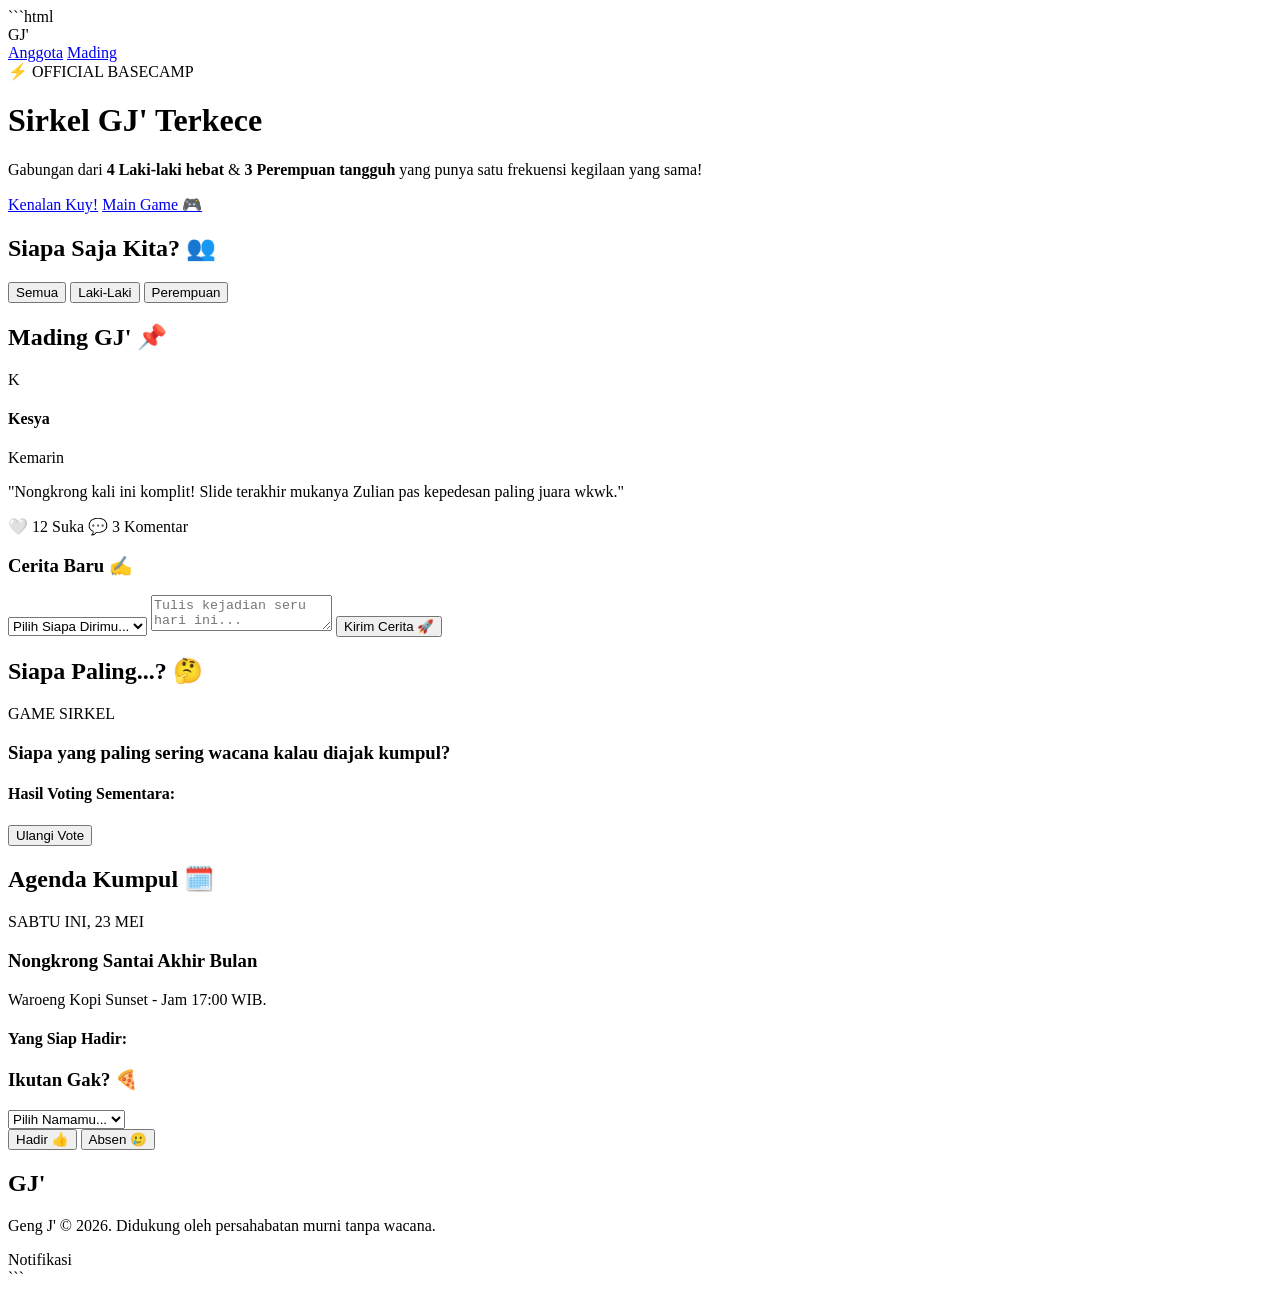
==== index.html @ 8e245f2b "Add files via upload" ====
```html
<!DOCTYPE html>
<html lang="id">
<head>
    <meta charset="UTF-8">
    <meta name="viewport" content="width=device-width, initial-scale=1.0">
    <title>GJ' - Sirkel Terkece</title>
    <!-- Menghubungkan file CSS terpisah -->
    <link rel="stylesheet" href="style.css">
</head>
<body>

    <!-- Latar Belakang Lingkaran (Glassmorphism Blobs) -->
    <div class="blob blob-purple"></div>
    <div class="blob blob-cyan"></div>

    <div class="container">
        <!-- Menu Navigasi -->
        <nav class="brutal">
            <span class="logo">GJ'</span>
            <div class="nav-links">
                <a href="#anggota" class="btn btn-sm">Anggota</a>
                <a href="#momen" class="btn btn-sm">Mading</a>
            </div>
        </nav>

        <!-- Hero Section -->
        <header class="hero">
            <span class="badge badge-pink">⚡ OFFICIAL BASECAMP</span>
            <h1 class="hero-title">Sirkel GJ' Terkece</h1>
            <p class="brutal hero-desc">
                Gabungan dari <b>4 Laki-laki hebat</b> &amp; <b>3 Perempuan tangguh</b> yang punya satu frekuensi kegilaan yang sama!
            </p>
            <div class="hero-actions">
                <a href="#anggota" class="btn btn-yellow">Kenalan Kuy!</a>
                <a href="#voting" class="btn">Main Game 🎮</a>
            </div>
        </header>

        <!-- Bagian Anggota Sirkel -->
        <section id="anggota">
            <h2 class="sec-title">Siapa Saja Kita? 👥</h2>
            <div class="filter-wrapper">
                <button onclick="renderMembers('semua')" id="btn-semua" class="btn filter-btn btn-active">Semua</button>
                <button onclick="renderMembers('L')" id="btn-L" class="btn filter-btn">Laki-Laki</button>
                <button onclick="renderMembers('P')" id="btn-P" class="btn filter-btn">Perempuan</button>
            </div>
            <div id="members-grid" class="grid"></div>
        </section>

        <!-- Bagian Mading Cerita -->
        <section id="momen">
            <h2 class="sec-title">Mading GJ' 📌</h2>
            <div class="grid">
                <!-- Postingan Statis Awal -->
                <div class="brutal post-card">
                    <div class="post-card-content">
                        <div class="post-author-header">
                            <div class="avatar avatar-pink">K</div>
                            <div>
                                <h4 class="author-name">Kesya</h4>
                                <span class="post-time">Kemarin</span>
                            </div>
                        </div>
                        <p class="post-text">"Nongkrong kali ini komplit! Slide terakhir mukanya Zulian pas kepedesan paling juara wkwk."</p>
                    </div>
                    <div class="post-footer">
                        <span onclick="like(this)" class="like-button">🤍 <span>12</span> Suka</span>
                        <span>💬 3 Komentar</span>
                    </div>
                </div>

                <!-- Formulir Membuat Cerita Baru -->
                <div class="brutal create-post-card">
                    <h3 class="form-title">Cerita Baru ✍️</h3>
                    <select id="p-author">
                        <option value="">Pilih Siapa Dirimu...</option>
                        <option value="Yehezkiel">Yehezkiel</option>
                        <option value="Jonathan">Jonathan</option>
                        <option value="Mathias">Mathias</option>
                        <option value="Zulian">Zulian</option>
                        <option value="Kesya">Kesya</option>
                        <option value="Fitri">Fitri</option>
                        <option value="Patrecia">Patrecia</option>
                    </select>
                    <textarea id="p-text" rows="2" placeholder="Tulis kejadian seru hari ini..."></textarea>
                    <button onclick="addPost()" class="btn btn-purple btn-full">Kirim Cerita 🚀</button>
                </div>
            </div>
            <div id="dynamic-posts" class="grid m-top-20"></div>
        </section>

        <!-- Bagian Game Voting -->
        <section id="voting">
            <h2 class="sec-title">Siapa Paling...? 🤔</h2>
            <div class="brutal game-card">
                <span class="badge badge-emerald">GAME SIRKEL</span>
                <h3 class="game-question">Siapa yang paling sering wacana kalau diajak kumpul?</h3>
                
                <div id="vote-options" class="game-grid"></div>

                <div id="vote-results" class="hidden results-box">
                    <h4 class="results-title">Hasil Voting Sementara:</h4>
                    <div id="results-bars"></div>
                    <button onclick="resetVote()" class="btn btn-sm m-top-10">Ulangi Vote</button>
                </div>
            </div>
        </section>

        <!-- Bagian Rencana Agenda Kumpul -->
        <section id="agenda">
            <h2 class="sec-title">Agenda Kumpul 🗓️</h2>
            <div class="brutal agenda-box">
                <div class="agenda-details">
                    <div>
                        <span class="badge badge-indigo">SABTU INI, 23 MEI</span>
                        <h3 class="agenda-topic">Nongkrong Santai Akhir Bulan</h3>
                        <p class="agenda-sub">Waroeng Kopi Sunset - Jam 17:00 WIB.</p>
                    </div>
                    <div class="rsvp-list-wrapper">
                        <h4 class="rsvp-title">Yang Siap Hadir:</h4>
                        <div id="rsvp-avatars" class="rsvp-avatars-flex"></div>
                        <p id="rsvp-summary" class="rsvp-text-summary"></p>
                    </div>
                </div>

                <div class="agenda-form-side">
                    <h3 class="agenda-form-title">Ikutan Gak? 🍕</h3>
                    <select id="rsvp-name">
                        <option value="">Pilih Namamu...</option>
                        <option value="Yehezkiel">Yehezkiel</option>
                        <option value="Jonathan">Jonathan</option>
                        <option value="Mathias">Mathias</option>
                        <option value="Zulian">Zulian</option>
                        <option value="Kesya">Kesya</option>
                        <option value="Fitri">Fitri</option>
                        <option value="Patrecia">Patrecia</option>
                    </select>
                    <div class="rsvp-buttons">
                        <button onclick="submitRsvp('Hadir')" class="btn btn-emerald">Hadir 👍</button>
                        <button onclick="submitRsvp('Absen')" class="btn btn-pink">Absen 🥲</button>
                    </div>
                </div>
            </div>
        </section>
    </div>

    <!-- Footer -->
    <footer>
        <div class="container">
            <h2 class="footer-logo">GJ'</h2>
            <p class="footer-text">Geng J' &copy; 2026. Didukung oleh persahabatan murni tanpa wacana.</p>
        </div>
    </footer>

    <!-- Toast Notification -->
    <div id="toast">Notifikasi</div>

    <!-- Menghubungkan file JavaScript terpisah -->
    <script src="app.js"></script>
</body>
</html>

```
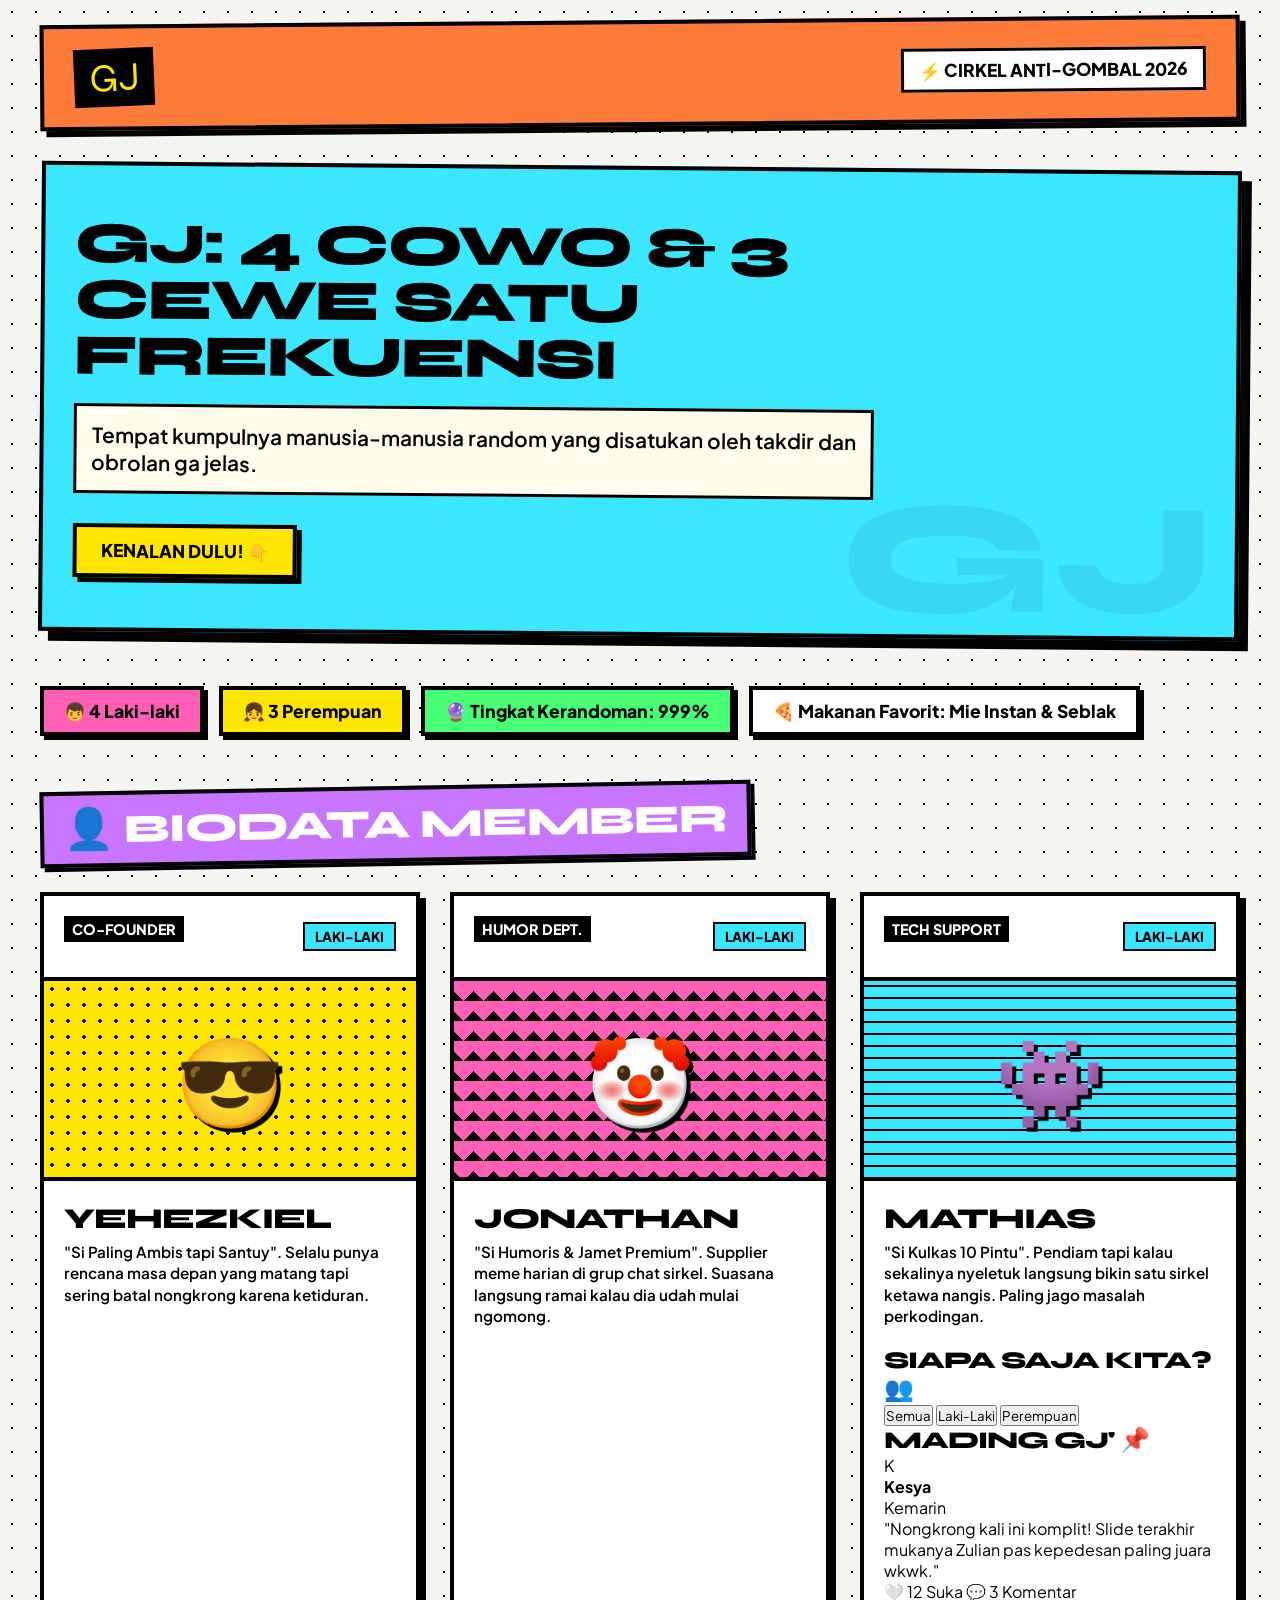
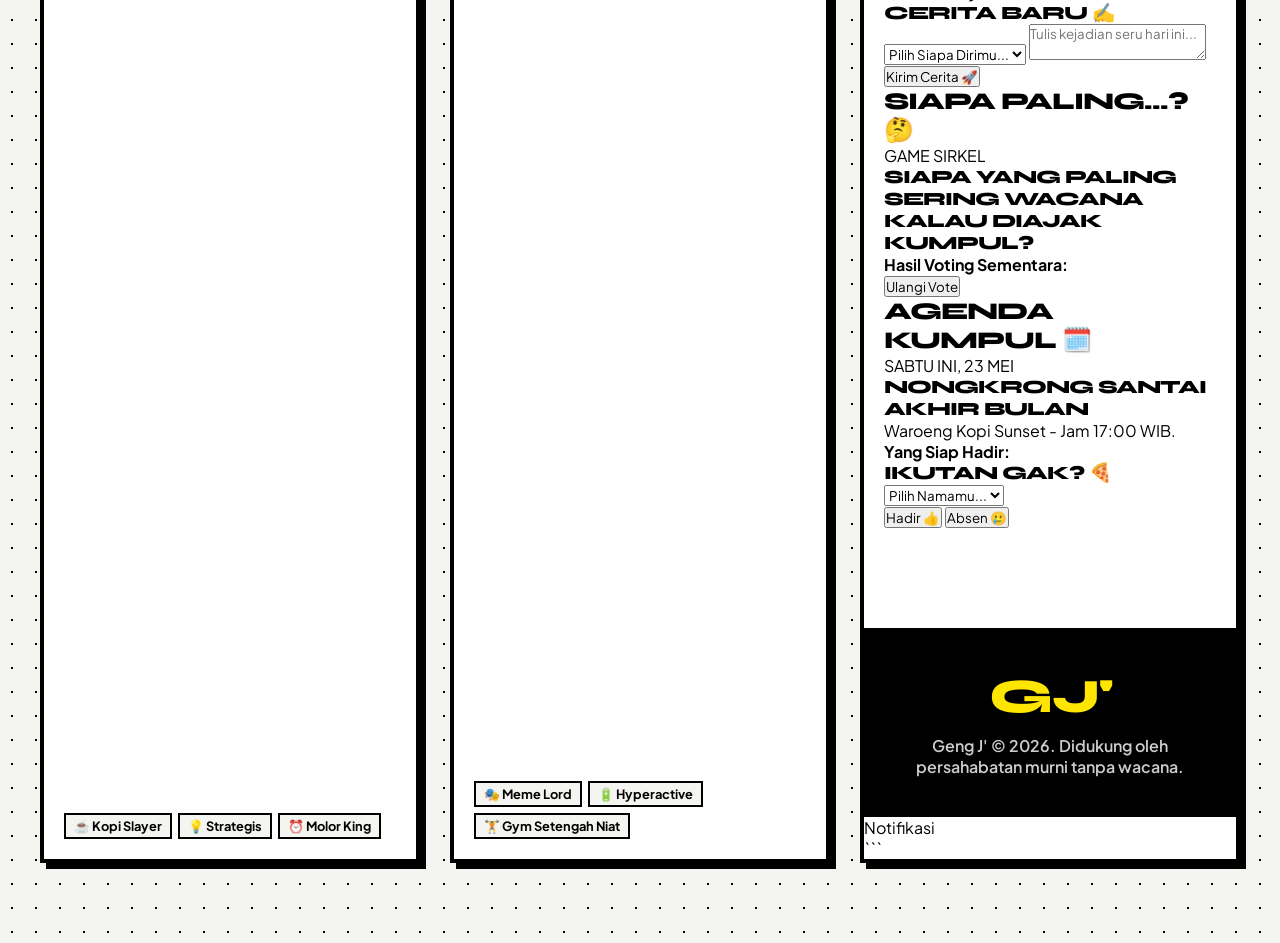
==== commit 7ecb966d: "Update title and styles in index.html" ====
--- a/index.html
+++ b/index.html
@@ -1,40 +1,646 @@
-```html
+
 <!DOCTYPE html>
 <html lang="id">
 <head>
     <meta charset="UTF-8">
     <meta name="viewport" content="width=device-width, initial-scale=1.0">
-    <title>GJ' - Sirkel Terkece</title>
-    <!-- Menghubungkan file CSS terpisah -->
-    <link rel="stylesheet" href="style.css">
+    <title>GJ - Sirkel Pertemanan Terkece</title>
+    <!-- Google Fonts untuk font tebal Neobrutalisme -->
+    <link rel="preconnect" href="https://fonts.googleapis.com">
+    <link rel="preconnect" href="https://fonts.gstatic.com" crossorigin>
+    <link href="https://fonts.googleapis.com/css2?family=Plus+Jakarta+Sans:wght@400;600;800&family=Syne:wght@700;800&display=swap" rel="stylesheet">
+    <style>
+        /* Desain Dasar & Variabel Neobrutalisme */
+        :root {
+            --bg-color: #F4F4F0;
+            --black: #000000;
+            --yellow: #FFE600;
+            --pink: #FF60B5;
+            --blue: #3BE6FF;
+            --green: #46FF75;
+            --orange: #FF7B39;
+            --purple: #C876FF;
+            --cream: #FFFCEB;
+        }
+
+        * {
+            box-sizing: border-box;
+            margin: 0;
+            padding: 0;
+            font-family: 'Plus Jakarta Sans', sans-serif;
+        }
+
+        body {
+            background-color: var(--bg-color);
+            background-image: radial-gradient(var(--black) 1px, transparent 1px);
+            background-size: 24px 24px;
+            color: var(--black);
+            padding: 20px;
+            overflow-x: hidden;
+        }
+
+        h1, h2, h3 {
+            font-family: 'Syne', sans-serif;
+            font-weight: 800;
+            text-transform: uppercase;
+            letter-spacing: -1px;
+        }
+
+        /* Kelas Neobrutalisme Utama */
+        .neo-border {
+            border: 4px solid var(--black);
+        }
+
+        .neo-shadow {
+            box-shadow: 6px 6px 0px var(--black);
+        }
+
+        .neo-shadow-sm {
+            box-shadow: 4px 4px 0px var(--black);
+        }
+
+        .neo-shadow-lg {
+            box-shadow: 10px 10px 0px var(--black);
+        }
+
+        .neo-btn {
+            background-color: var(--yellow);
+            color: var(--black);
+            border: 4px solid var(--black);
+            padding: 12px 24px;
+            font-weight: 800;
+            font-size: 1.1rem;
+            text-transform: uppercase;
+            cursor: pointer;
+            box-shadow: 5px 5px 0px var(--black);
+            transition: all 0.1s ease;
+            display: inline-flex;
+            align-items: center;
+            gap: 8px;
+        }
+
+        .neo-btn:hover {
+            transform: translate(-2px, -2px);
+            box-shadow: 7px 7px 0px var(--black);
+        }
+
+        .neo-btn:active {
+            transform: translate(5px, 5px);
+            box-shadow: 0px 0px 0px var(--black);
+        }
+
+        /* Header / Navbar */
+        header {
+            max-width: 1200px;
+            margin: 0 auto 40px auto;
+            background-color: var(--orange);
+            display: flex;
+            justify-content: space-between;
+            align-items: center;
+            padding: 20px 30px;
+            transform: rotate(-0.5deg);
+        }
+
+        .logo {
+            font-size: 2.5rem;
+            background-color: var(--black);
+            color: var(--yellow);
+            padding: 5px 15px;
+            font-family: 'Syne', sans-serif;
+            transform: rotate(-2deg);
+            display: inline-block;
+        }
+
+        .slogan {
+            font-weight: 800;
+            font-size: 1.1rem;
+            background-color: #fff;
+            padding: 8px 15px;
+            border: 3px solid var(--black);
+        }
+
+        /* Container Utama */
+        .main-container {
+            max-width: 1200px;
+            margin: 0 auto;
+        }
+
+        /* Section Banner Hero */
+        .hero {
+            background-color: var(--blue);
+            padding: 50px 30px;
+            margin-bottom: 50px;
+            position: relative;
+            transform: rotate(0.5deg);
+        }
+
+        .hero::before {
+            content: "GJ";
+            position: absolute;
+            right: 20px;
+            bottom: -20px;
+            font-size: 10rem;
+            font-family: 'Syne', sans-serif;
+            font-weight: 800;
+            color: rgba(0,0,0,0.06);
+            z-index: 0;
+            pointer-events: none;
+        }
+
+        .hero-content {
+            position: relative;
+            z-index: 1;
+            max-width: 800px;
+        }
+
+        .hero h1 {
+            font-size: 3.5rem;
+            line-height: 1;
+            margin-bottom: 20px;
+            -webkit-text-stroke: 1px var(--black);
+        }
+
+        .hero p {
+            font-size: 1.3rem;
+            font-weight: 600;
+            margin-bottom: 30px;
+            background-color: var(--cream);
+            padding: 15px;
+            border: 3px solid var(--black);
+            display: inline-block;
+        }
+
+        /* Stat/Badge Sirkel */
+        .stats-bar {
+            display: flex;
+            flex-wrap: wrap;
+            gap: 15px;
+            margin-bottom: 50px;
+        }
+
+        .stat-badge {
+            background-color: #fff;
+            padding: 10px 20px;
+            font-weight: 800;
+            font-size: 1.1rem;
+            display: flex;
+            align-items: center;
+            gap: 10px;
+        }
+
+        .stat-badge:nth-child(1) { background-color: var(--pink); }
+        .stat-badge:nth-child(2) { background-color: var(--yellow); }
+        .stat-badge:nth-child(3) { background-color: var(--green); }
+
+        /* Grid Anggota */
+        .section-title {
+            margin-bottom: 30px;
+            font-size: 2.5rem;
+            display: inline-block;
+            background-color: var(--purple);
+            color: #fff;
+            padding: 10px 20px;
+            transform: rotate(-1deg);
+        }
+
+        .members-grid {
+            display: grid;
+            grid-template-columns: repeat(auto-fit, minmax(280px, 1fr));
+            gap: 30px;
+            margin-bottom: 60px;
+        }
+
+        .member-card {
+            background-color: #fff;
+            overflow: hidden;
+            display: flex;
+            flex-direction: column;
+            transition: transform 0.2s ease;
+        }
+
+        .member-card:hover {
+            transform: translateY(-5px);
+        }
+
+        .card-header {
+            padding: 20px;
+            border-bottom: 4px solid var(--black);
+            display: flex;
+            align-items: center;
+            justify-content: space-between;
+        }
+
+        .card-header .gender-tag {
+            font-size: 0.85rem;
+            font-weight: 800;
+            padding: 4px 10px;
+            border: 2px solid var(--black);
+            text-transform: uppercase;
+        }
+
+        .boy-tag { background-color: var(--blue); }
+        .girl-tag { background-color: var(--pink); }
+
+        .avatar-container {
+            height: 200px;
+            display: flex;
+            align-items: center;
+            justify-content: center;
+            border-bottom: 4px solid var(--black);
+            position: relative;
+            overflow: hidden;
+        }
+
+        .avatar-bg {
+            position: absolute;
+            width: 100%;
+            height: 100%;
+            z-index: 1;
+        }
+
+        /* Custom Pattern backgrounds for neobrutalism */
+        .bg-pattern-1 { background-color: #FFE600; background-image: radial-gradient(#000 15%, transparent 16%); background-size: 16px 16px; }
+        .bg-pattern-2 { background-color: #FF60B5; background-image: linear-gradient(45deg, #000 25%, transparent 25%), linear-gradient(-45deg, #000 25%, transparent 25%); background-size: 20px 20px; }
+        .bg-pattern-3 { background-color: #3BE6FF; background-image: repeating-linear-gradient(0deg, transparent, transparent 10px, #000 10px, #000 12px); }
+        .bg-pattern-4 { background-color: #FF7B39; background-image: radial-gradient(#fff 20%, transparent 20%); background-size: 12px 12px; }
+        .bg-pattern-5 { background-color: #C876FF; background-image: repeating-linear-gradient(45deg, transparent, transparent 10px, #000 10px, #000 12px); }
+        .bg-pattern-6 { background-color: #46FF75; background-image: radial-gradient(#000 10%, transparent 11%); background-size: 10px 10px; }
+        .bg-pattern-7 { background-color: #FFAA00; background-image: linear-gradient(90deg, #000 4px, transparent 4px); background-size: 20px 20px; }
+
+        .avatar-emoji {
+            font-size: 5.5rem;
+            z-index: 2;
+            filter: drop-shadow(4px 4px 0px #000);
+            transition: transform 0.3s ease;
+        }
+
+        .member-card:hover .avatar-emoji {
+            transform: scale(1.15) rotate(5deg);
+        }
+
+        .card-body {
+            padding: 20px;
+            flex-grow: 1;
+            display: flex;
+            flex-direction: column;
+            justify-content: space-between;
+        }
+
+        .member-name {
+            font-size: 1.8rem;
+            margin-bottom: 5px;
+            text-transform: uppercase;
+        }
+
+        .member-role {
+            font-size: 0.9rem;
+            font-weight: 800;
+            background-color: var(--black);
+            color: #fff;
+            padding: 4px 8px;
+            display: inline-block;
+            margin-bottom: 15px;
+        }
+
+        .member-desc {
+            font-size: 0.95rem;
+            font-weight: 600;
+            line-height: 1.4;
+            margin-bottom: 20px;
+        }
+
+        .traits-list {
+            display: flex;
+            flex-wrap: wrap;
+            gap: 6px;
+        }
+
+        .trait {
+            font-size: 0.8rem;
+            font-weight: 700;
+            background-color: var(--bg-color);
+            border: 2px solid var(--black);
+            padding: 3px 8px;
+        }
+
+        /* Section Interaktif: Generator Kegiatan */
+        .interactive-zone {
+            display: grid;
+            grid-template-columns: 1fr 1fr;
+            gap: 40px;
+            margin-bottom: 60px;
+        }
+
+        @media (max-width: 900px) {
+            .interactive-zone {
+                grid-template-columns: 1fr;
+            }
+        }
+
+        .widget-box {
+            background-color: #fff;
+            padding: 30px;
+        }
+
+        .widget-box h3 {
+            font-size: 1.8rem;
+            margin-bottom: 15px;
+            background-color: var(--yellow);
+            display: inline-block;
+            padding: 5px 10px;
+            border: 3px solid var(--black);
+            transform: rotate(-0.5deg);
+        }
+
+        .widget-box p {
+            font-weight: 600;
+            margin-bottom: 20px;
+        }
+
+        /* Rencana Spinner */
+        .spinner-display {
+            background-color: var(--cream);
+            padding: 20px;
+            min-height: 100px;
+            display: flex;
+            align-items: center;
+            justify-content: center;
+            text-align: center;
+            font-size: 1.3rem;
+            font-weight: 800;
+            margin-bottom: 20px;
+            border: 3px dashed var(--black);
+        }
+
+        /* Vibe Matcher Game */
+        .quiz-form {
+            display: flex;
+            flex-direction: column;
+            gap: 15px;
+        }
+
+        .form-group {
+            display: flex;
+            flex-direction: column;
+            gap: 5px;
+        }
+
+        .form-group label {
+            font-weight: 800;
+            text-transform: uppercase;
+            font-size: 0.9rem;
+        }
+
+        .form-group input, .form-group select {
+            padding: 10px;
+            border: 3px solid var(--black);
+            font-weight: 700;
+            font-size: 1rem;
+            background-color: var(--bg-color);
+            outline: none;
+        }
+
+        .form-group input:focus, .form-group select:focus {
+            background-color: #fff;
+            box-shadow: 3px 3px 0px var(--black);
+        }
+
+        .quiz-result {
+            margin-top: 15px;
+            padding: 15px;
+            background-color: var(--green);
+            display: none;
+            font-weight: 800;
+            border: 3px solid var(--black);
+        }
+
+        /* Wall of Memories / Mading */
+        .mading-section {
+            background-color: var(--cream);
+            padding: 40px 30px;
+            margin-bottom: 60px;
+        }
+
+        .mading-form {
+            display: flex;
+            flex-wrap: wrap;
+            gap: 15px;
+            margin-bottom: 30px;
+            align-items: flex-end;
+        }
+
+        .mading-input {
+            flex-grow: 1;
+            min-width: 250px;
+        }
+
+        .mading-color-picker {
+            display: flex;
+            gap: 8px;
+            align-items: center;
+        }
+
+        .color-dot {
+            width: 30px;
+            height: 30px;
+            border: 3px solid var(--black);
+            cursor: pointer;
+            transition: transform 0.1s;
+        }
+
+        .color-dot.active {
+            transform: scale(1.2);
+            box-shadow: 2px 2px 0px var(--black);
+        }
+
+        .mading-grid {
+            display: grid;
+            grid-template-columns: repeat(auto-fill, minmax(220px, 1fr));
+            gap: 20px;
+        }
+
+        .note {
+            padding: 20px;
+            min-height: 180px;
+            display: flex;
+            flex-direction: column;
+            justify-content: space-between;
+            transform: rotate(-1deg);
+            position: relative;
+        }
+
+        .note:nth-child(even) {
+            transform: rotate(1.5deg);
+        }
+
+        .note:nth-child(3n) {
+            transform: rotate(-2deg);
+        }
+
+        .note-text {
+            font-family: 'Plus Jakarta Sans', sans-serif;
+            font-weight: 700;
+            font-size: 1.05rem;
+            line-height: 1.4;
+            word-wrap: break-word;
+        }
+
+        .note-footer {
+            display: flex;
+            justify-content: space-between;
+            align-items: center;
+            margin-top: 15px;
+            border-top: 2px solid rgba(0,0,0,0.15);
+            padding-top: 8px;
+            font-size: 0.8rem;
+            font-weight: 800;
+        }
+
+        .delete-btn {
+            background: none;
+            border: none;
+            cursor: pointer;
+            font-size: 1.1rem;
+            font-weight: bold;
+        }
+
+        /* Footer */
+        footer {
+            background-color: var(--black);
+            color: #fff;
+            padding: 40px 20px;
+            text-align: center;
+            margin-top: 80px;
+        }
+
+        .footer-logo {
+            font-size: 3rem;
+            font-family: 'Syne', sans-serif;
+            color: var(--yellow);
+            display: inline-block;
+            margin-bottom: 10px;
+        }
+
+        .footer-text {
+            font-weight: 600;
+            color: #ccc;
+        }
+
+        /* Toast Notification */
+        .toast {
+            position: fixed;
+            bottom: 20px;
+            right: 20px;
+            background-color: var(--green);
+            color: var(--black);
+            padding: 15px 25px;
+            font-weight: 800;
+            border: 4px solid var(--black);
+            box-shadow: 4px 4px 0px var(--black);
+            z-index: 999;
+            display: none;
+        }
+    </style>
 </head>
 <body>
 
-    <!-- Latar Belakang Lingkaran (Glassmorphism Blobs) -->
-    <div class="blob blob-purple"></div>
-    <div class="blob blob-cyan"></div>
-
-    <div class="container">
-        <!-- Menu Navigasi -->
-        <nav class="brutal">
-            <span class="logo">GJ'</span>
-            <div class="nav-links">
-                <a href="#anggota" class="btn btn-sm">Anggota</a>
-                <a href="#momen" class="btn btn-sm">Mading</a>
+    <!-- Header / Navbar -->
+    <header class="neo-border neo-shadow">
+        <div class="logo">GJ</div>
+        <div class="slogan neo-border">⚡ CIRKEL ANTI-GOMBAL 2026</div>
+    </header>
+
+    <!-- Container Utama -->
+    <div class="main-container">
+
+        <!-- Banner Hero -->
+        <section class="hero neo-border neo-shadow-lg">
+            <div class="hero-content">
+                <h1>GJ: 4 COWO & 3 CEWE SATU FREKUENSI</h1>
+                <p>Tempat kumpulnya manusia-manusia random yang disatukan oleh takdir dan obrolan ga jelas.</p>
+                <div>
+                    <button class="neo-btn" onclick="scrollToElement('members')">Kenalan Dulu! 👇</button>
+                </div>
             </div>
-        </nav>
-
-        <!-- Hero Section -->
-        <header class="hero">
-            <span class="badge badge-pink">⚡ OFFICIAL BASECAMP</span>
-            <h1 class="hero-title">Sirkel GJ' Terkece</h1>
-            <p class="brutal hero-desc">
-                Gabungan dari <b>4 Laki-laki hebat</b> &amp; <b>3 Perempuan tangguh</b> yang punya satu frekuensi kegilaan yang sama!
-            </p>
-            <div class="hero-actions">
-                <a href="#anggota" class="btn btn-yellow">Kenalan Kuy!</a>
-                <a href="#voting" class="btn">Main Game 🎮</a>
-            </div>
+        </section>
+
+        <!-- Stats sirkel -->
+        <div class="stats-bar">
+            <div class="stat-badge neo-border neo-shadow-sm">👦 4 Laki-laki</div>
+            <div class="stat-badge neo-border neo-shadow-sm">👧 3 Perempuan</div>
+            <div class="stat-badge neo-border neo-shadow-sm">🔮 Tingkat Kerandoman: 999%</div>
+            <div class="stat-badge neo-border neo-shadow-sm">🍕 Makanan Favorit: Mie Instan & Seblak</div>
+        </div>
+
+        <!-- Section Grid Anggota -->
+        <section id="members" style="scroll-margin-top: 40px;">
+            <h2 class="section-title neo-border neo-shadow-sm">👤 BIODATA MEMBER</h2>
+            
+            <div class="members-grid">
+                
+                <!-- 1. Yehezkiel -->
+                <div class="member-card neo-border neo-shadow">
+                    <div class="card-header">
+                        <span class="member-role">CO-FOUNDER</span>
+                        <span class="gender-tag boy-tag">LAKI-LAKI</span>
+                    </div>
+                    <div class="avatar-container">
+                        <div class="avatar-bg bg-pattern-1"></div>
+                        <span class="avatar-emoji">😎</span>
+                    </div>
+                    <div class="card-body">
+                        <div>
+                            <h3 class="member-name">YEHEZKIEL</h3>
+                            <p class="member-desc">"Si Paling Ambis tapi Santuy". Selalu punya rencana masa depan yang matang tapi sering batal nongkrong karena ketiduran.</p>
+                        </div>
+                        <div class="traits-list">
+                            <span class="trait">☕ Kopi Slayer</span>
+                            <span class="trait">💡 Strategis</span>
+                            <span class="trait">⏰ Molor King</span>
+                        </div>
+                    </div>
+                </div>
+
+                <!-- 2. Jonathan -->
+                <div class="member-card neo-border neo-shadow">
+                    <div class="card-header">
+                        <span class="member-role">HUMOR DEPT.</span>
+                        <span class="gender-tag boy-tag">LAKI-LAKI</span>
+                    </div>
+                    <div class="avatar-container">
+                        <div class="avatar-bg bg-pattern-2"></div>
+                        <span class="avatar-emoji">🤡</span>
+                    </div>
+                    <div class="card-body">
+                        <div>
+                            <h3 class="member-name">JONATHAN</h3>
+                            <p class="member-desc">"Si Humoris & Jamet Premium". Supplier meme harian di grup chat sirkel. Suasana langsung ramai kalau dia udah mulai ngomong.</p>
+                        </div>
+                        <div class="traits-list">
+                            <span class="trait">🎭 Meme Lord</span>
+                            <span class="trait">🔋 Hyperactive</span>
+                            <span class="trait">🏋️ Gym Setengah Niat</span>
+                        </div>
+                    </div>
+                </div>
+
+                <!-- 3. Mathias -->
+                <div class="member-card neo-border neo-shadow">
+                    <div class="card-header">
+                        <span class="member-role">TECH SUPPORT</span>
+                        <span class="gender-tag boy-tag">LAKI-LAKI</span>
+                    </div>
+                    <div class="avatar-container">
+                        <div class="avatar-bg bg-pattern-3"></div>
+                        <span class="avatar-emoji">👾</span>
+                    </div>
+                    <div class="card-body">
+                        <div>
+                            <h3 class="member-name">MATHIAS</h3>
+                            <p class="member-desc">"Si Kulkas 10 Pintu". Pendiam tapi kalau sekalinya nyeletuk langsung bikin satu sirkel ketawa nangis. Paling jago masalah perkodingan.</p>
+                        </div>
+                        <div class="traits-list">
+                                      </div>
         </header>
 
         <!-- Bagian Anggota Sirkel -->
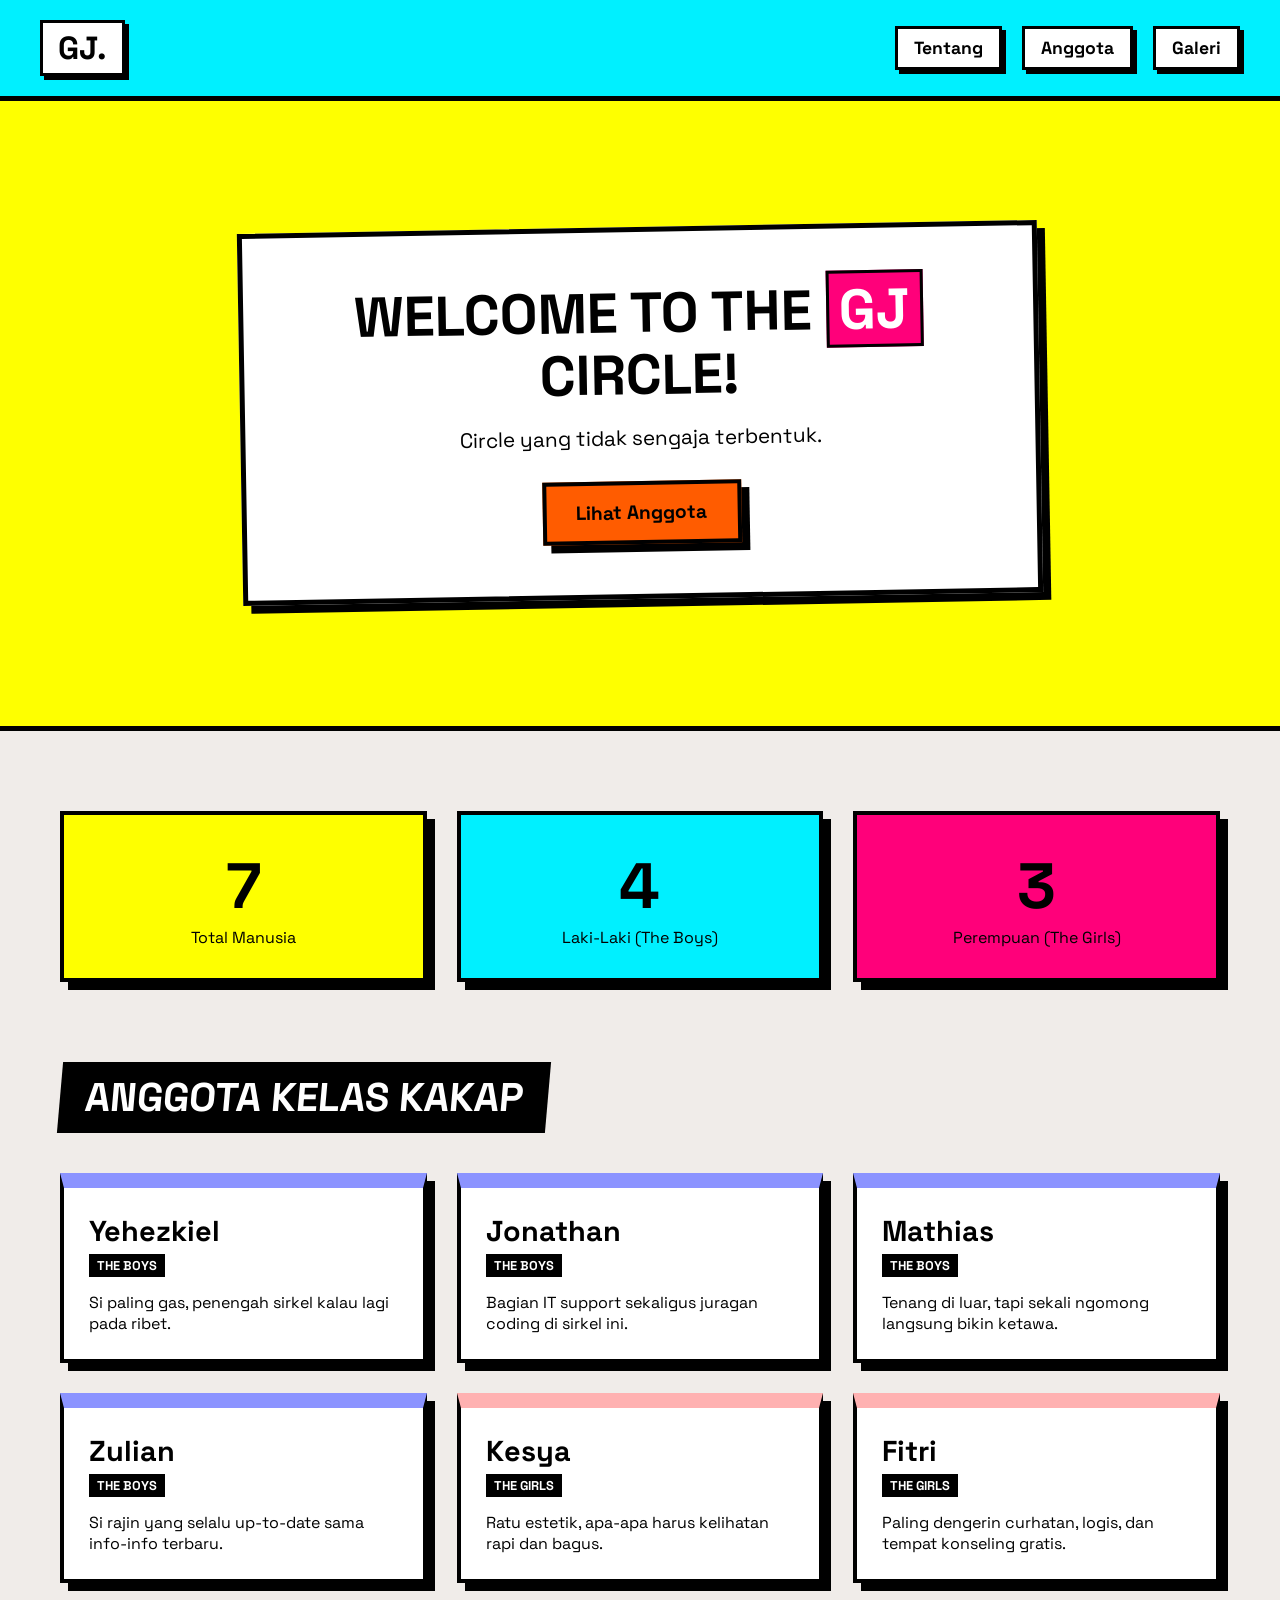
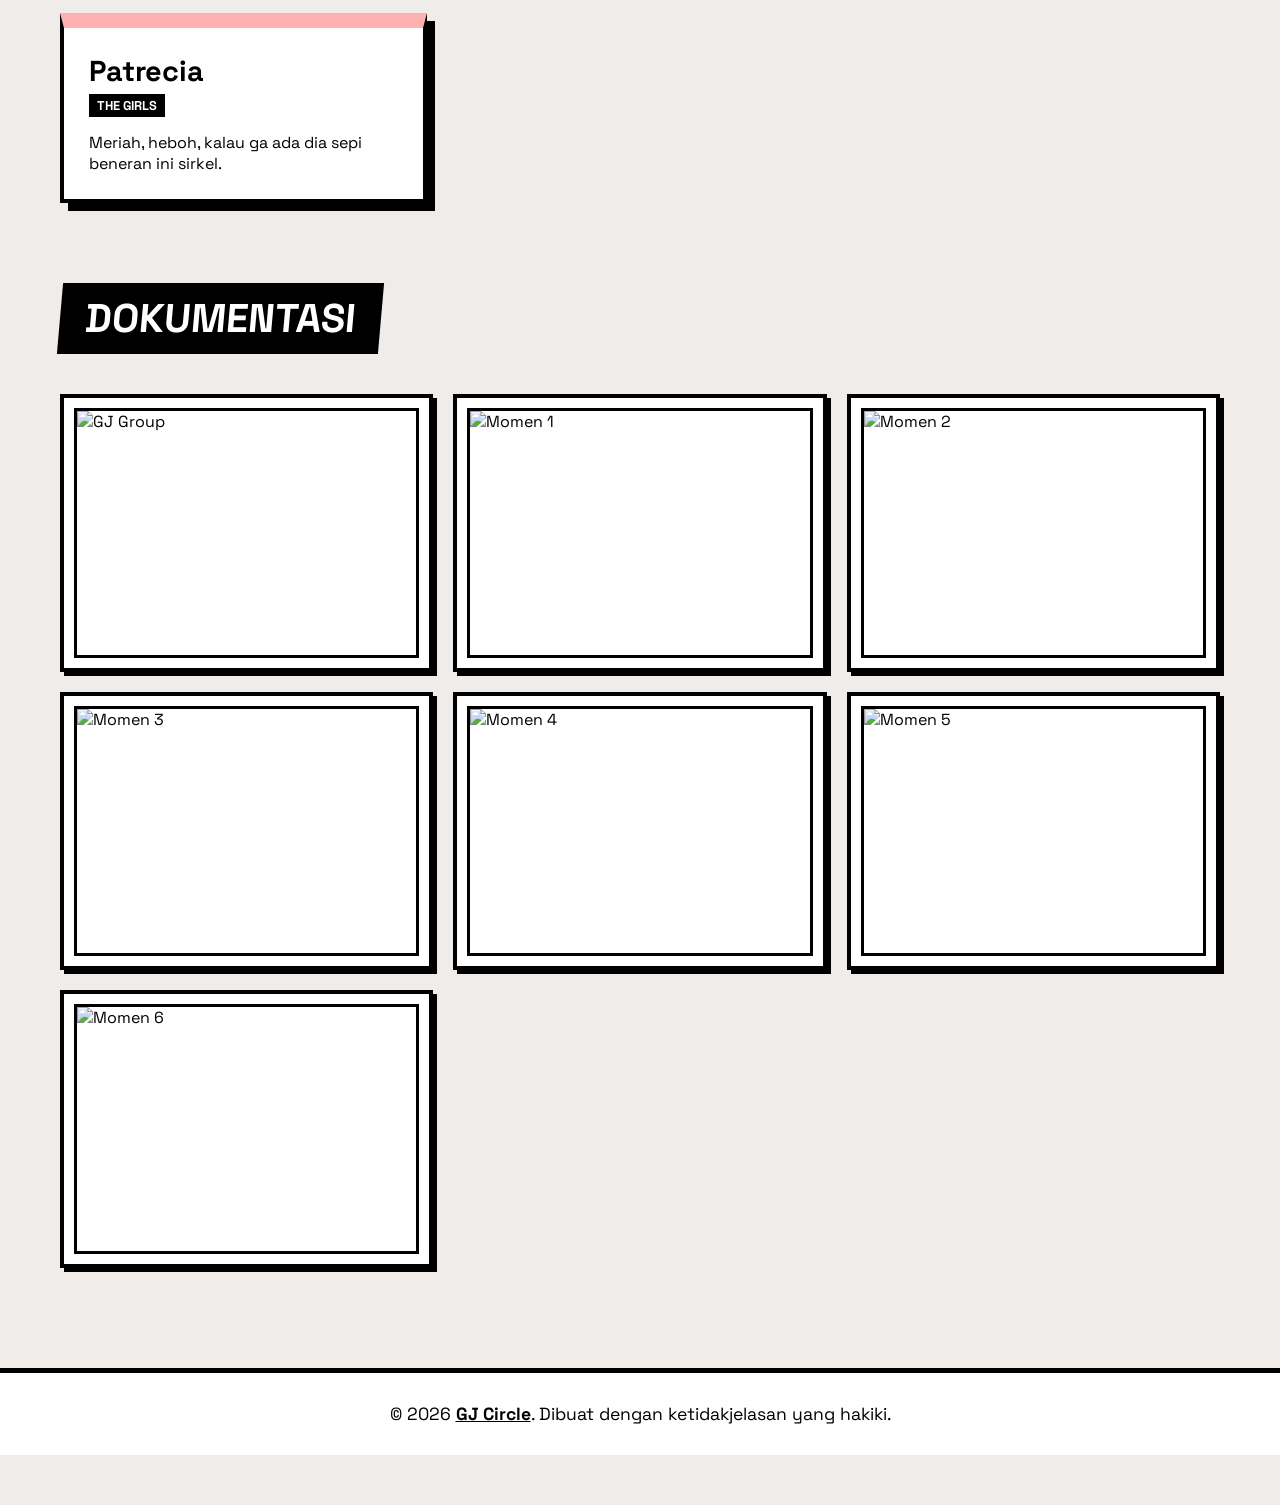
==== commit 55a3c2bb: "Add files via upload" ====
--- a/index.html
+++ b/index.html
@@ -1,770 +1,134 @@
-
 <!DOCTYPE html>
 <html lang="id">
 <head>
     <meta charset="UTF-8">
     <meta name="viewport" content="width=device-width, initial-scale=1.0">
-    <title>GJ - Sirkel Pertemanan Terkece</title>
-    <!-- Google Fonts untuk font tebal Neobrutalisme -->
-    <link rel="preconnect" href="https://fonts.googleapis.com">
-    <link rel="preconnect" href="https://fonts.gstatic.com" crossorigin>
-    <link href="https://fonts.googleapis.com/css2?family=Plus+Jakarta+Sans:wght@400;600;800&family=Syne:wght@700;800&display=swap" rel="stylesheet">
-    <style>
-        /* Desain Dasar & Variabel Neobrutalisme */
-        :root {
-            --bg-color: #F4F4F0;
-            --black: #000000;
-            --yellow: #FFE600;
-            --pink: #FF60B5;
-            --blue: #3BE6FF;
-            --green: #46FF75;
-            --orange: #FF7B39;
-            --purple: #C876FF;
-            --cream: #FFFCEB;
-        }
-
-        * {
-            box-sizing: border-box;
-            margin: 0;
-            padding: 0;
-            font-family: 'Plus Jakarta Sans', sans-serif;
-        }
-
-        body {
-            background-color: var(--bg-color);
-            background-image: radial-gradient(var(--black) 1px, transparent 1px);
-            background-size: 24px 24px;
-            color: var(--black);
-            padding: 20px;
-            overflow-x: hidden;
-        }
-
-        h1, h2, h3 {
-            font-family: 'Syne', sans-serif;
-            font-weight: 800;
-            text-transform: uppercase;
-            letter-spacing: -1px;
-        }
-
-        /* Kelas Neobrutalisme Utama */
-        .neo-border {
-            border: 4px solid var(--black);
-        }
-
-        .neo-shadow {
-            box-shadow: 6px 6px 0px var(--black);
-        }
-
-        .neo-shadow-sm {
-            box-shadow: 4px 4px 0px var(--black);
-        }
-
-        .neo-shadow-lg {
-            box-shadow: 10px 10px 0px var(--black);
-        }
-
-        .neo-btn {
-            background-color: var(--yellow);
-            color: var(--black);
-            border: 4px solid var(--black);
-            padding: 12px 24px;
-            font-weight: 800;
-            font-size: 1.1rem;
-            text-transform: uppercase;
-            cursor: pointer;
-            box-shadow: 5px 5px 0px var(--black);
-            transition: all 0.1s ease;
-            display: inline-flex;
-            align-items: center;
-            gap: 8px;
-        }
-
-        .neo-btn:hover {
-            transform: translate(-2px, -2px);
-            box-shadow: 7px 7px 0px var(--black);
-        }
-
-        .neo-btn:active {
-            transform: translate(5px, 5px);
-            box-shadow: 0px 0px 0px var(--black);
-        }
-
-        /* Header / Navbar */
-        header {
-            max-width: 1200px;
-            margin: 0 auto 40px auto;
-            background-color: var(--orange);
-            display: flex;
-            justify-content: space-between;
-            align-items: center;
-            padding: 20px 30px;
-            transform: rotate(-0.5deg);
-        }
-
-        .logo {
-            font-size: 2.5rem;
-            background-color: var(--black);
-            color: var(--yellow);
-            padding: 5px 15px;
-            font-family: 'Syne', sans-serif;
-            transform: rotate(-2deg);
-            display: inline-block;
-        }
-
-        .slogan {
-            font-weight: 800;
-            font-size: 1.1rem;
-            background-color: #fff;
-            padding: 8px 15px;
-            border: 3px solid var(--black);
-        }
-
-        /* Container Utama */
-        .main-container {
-            max-width: 1200px;
-            margin: 0 auto;
-        }
-
-        /* Section Banner Hero */
-        .hero {
-            background-color: var(--blue);
-            padding: 50px 30px;
-            margin-bottom: 50px;
-            position: relative;
-            transform: rotate(0.5deg);
-        }
-
-        .hero::before {
-            content: "GJ";
-            position: absolute;
-            right: 20px;
-            bottom: -20px;
-            font-size: 10rem;
-            font-family: 'Syne', sans-serif;
-            font-weight: 800;
-            color: rgba(0,0,0,0.06);
-            z-index: 0;
-            pointer-events: none;
-        }
-
-        .hero-content {
-            position: relative;
-            z-index: 1;
-            max-width: 800px;
-        }
-
-        .hero h1 {
-            font-size: 3.5rem;
-            line-height: 1;
-            margin-bottom: 20px;
-            -webkit-text-stroke: 1px var(--black);
-        }
-
-        .hero p {
-            font-size: 1.3rem;
-            font-weight: 600;
-            margin-bottom: 30px;
-            background-color: var(--cream);
-            padding: 15px;
-            border: 3px solid var(--black);
-            display: inline-block;
-        }
-
-        /* Stat/Badge Sirkel */
-        .stats-bar {
-            display: flex;
-            flex-wrap: wrap;
-            gap: 15px;
-            margin-bottom: 50px;
-        }
-
-        .stat-badge {
-            background-color: #fff;
-            padding: 10px 20px;
-            font-weight: 800;
-            font-size: 1.1rem;
-            display: flex;
-            align-items: center;
-            gap: 10px;
-        }
-
-        .stat-badge:nth-child(1) { background-color: var(--pink); }
-        .stat-badge:nth-child(2) { background-color: var(--yellow); }
-        .stat-badge:nth-child(3) { background-color: var(--green); }
-
-        /* Grid Anggota */
-        .section-title {
-            margin-bottom: 30px;
-            font-size: 2.5rem;
-            display: inline-block;
-            background-color: var(--purple);
-            color: #fff;
-            padding: 10px 20px;
-            transform: rotate(-1deg);
-        }
-
-        .members-grid {
-            display: grid;
-            grid-template-columns: repeat(auto-fit, minmax(280px, 1fr));
-            gap: 30px;
-            margin-bottom: 60px;
-        }
-
-        .member-card {
-            background-color: #fff;
-            overflow: hidden;
-            display: flex;
-            flex-direction: column;
-            transition: transform 0.2s ease;
-        }
-
-        .member-card:hover {
-            transform: translateY(-5px);
-        }
-
-        .card-header {
-            padding: 20px;
-            border-bottom: 4px solid var(--black);
-            display: flex;
-            align-items: center;
-            justify-content: space-between;
-        }
-
-        .card-header .gender-tag {
-            font-size: 0.85rem;
-            font-weight: 800;
-            padding: 4px 10px;
-            border: 2px solid var(--black);
-            text-transform: uppercase;
-        }
-
-        .boy-tag { background-color: var(--blue); }
-        .girl-tag { background-color: var(--pink); }
-
-        .avatar-container {
-            height: 200px;
-            display: flex;
-            align-items: center;
-            justify-content: center;
-            border-bottom: 4px solid var(--black);
-            position: relative;
-            overflow: hidden;
-        }
-
-        .avatar-bg {
-            position: absolute;
-            width: 100%;
-            height: 100%;
-            z-index: 1;
-        }
-
-        /* Custom Pattern backgrounds for neobrutalism */
-        .bg-pattern-1 { background-color: #FFE600; background-image: radial-gradient(#000 15%, transparent 16%); background-size: 16px 16px; }
-        .bg-pattern-2 { background-color: #FF60B5; background-image: linear-gradient(45deg, #000 25%, transparent 25%), linear-gradient(-45deg, #000 25%, transparent 25%); background-size: 20px 20px; }
-        .bg-pattern-3 { background-color: #3BE6FF; background-image: repeating-linear-gradient(0deg, transparent, transparent 10px, #000 10px, #000 12px); }
-        .bg-pattern-4 { background-color: #FF7B39; background-image: radial-gradient(#fff 20%, transparent 20%); background-size: 12px 12px; }
-        .bg-pattern-5 { background-color: #C876FF; background-image: repeating-linear-gradient(45deg, transparent, transparent 10px, #000 10px, #000 12px); }
-        .bg-pattern-6 { background-color: #46FF75; background-image: radial-gradient(#000 10%, transparent 11%); background-size: 10px 10px; }
-        .bg-pattern-7 { background-color: #FFAA00; background-image: linear-gradient(90deg, #000 4px, transparent 4px); background-size: 20px 20px; }
-
-        .avatar-emoji {
-            font-size: 5.5rem;
-            z-index: 2;
-            filter: drop-shadow(4px 4px 0px #000);
-            transition: transform 0.3s ease;
-        }
-
-        .member-card:hover .avatar-emoji {
-            transform: scale(1.15) rotate(5deg);
-        }
-
-        .card-body {
-            padding: 20px;
-            flex-grow: 1;
-            display: flex;
-            flex-direction: column;
-            justify-content: space-between;
-        }
-
-        .member-name {
-            font-size: 1.8rem;
-            margin-bottom: 5px;
-            text-transform: uppercase;
-        }
-
-        .member-role {
-            font-size: 0.9rem;
-            font-weight: 800;
-            background-color: var(--black);
-            color: #fff;
-            padding: 4px 8px;
-            display: inline-block;
-            margin-bottom: 15px;
-        }
-
-        .member-desc {
-            font-size: 0.95rem;
-            font-weight: 600;
-            line-height: 1.4;
-            margin-bottom: 20px;
-        }
-
-        .traits-list {
-            display: flex;
-            flex-wrap: wrap;
-            gap: 6px;
-        }
-
-        .trait {
-            font-size: 0.8rem;
-            font-weight: 700;
-            background-color: var(--bg-color);
-            border: 2px solid var(--black);
-            padding: 3px 8px;
-        }
-
-        /* Section Interaktif: Generator Kegiatan */
-        .interactive-zone {
-            display: grid;
-            grid-template-columns: 1fr 1fr;
-            gap: 40px;
-            margin-bottom: 60px;
-        }
-
-        @media (max-width: 900px) {
-            .interactive-zone {
-                grid-template-columns: 1fr;
-            }
-        }
-
-        .widget-box {
-            background-color: #fff;
-            padding: 30px;
-        }
-
-        .widget-box h3 {
-            font-size: 1.8rem;
-            margin-bottom: 15px;
-            background-color: var(--yellow);
-            display: inline-block;
-            padding: 5px 10px;
-            border: 3px solid var(--black);
-            transform: rotate(-0.5deg);
-        }
-
-        .widget-box p {
-            font-weight: 600;
-            margin-bottom: 20px;
-        }
-
-        /* Rencana Spinner */
-        .spinner-display {
-            background-color: var(--cream);
-            padding: 20px;
-            min-height: 100px;
-            display: flex;
-            align-items: center;
-            justify-content: center;
-            text-align: center;
-            font-size: 1.3rem;
-            font-weight: 800;
-            margin-bottom: 20px;
-            border: 3px dashed var(--black);
-        }
-
-        /* Vibe Matcher Game */
-        .quiz-form {
-            display: flex;
-            flex-direction: column;
-            gap: 15px;
-        }
-
-        .form-group {
-            display: flex;
-            flex-direction: column;
-            gap: 5px;
-        }
-
-        .form-group label {
-            font-weight: 800;
-            text-transform: uppercase;
-            font-size: 0.9rem;
-        }
-
-        .form-group input, .form-group select {
-            padding: 10px;
-            border: 3px solid var(--black);
-            font-weight: 700;
-            font-size: 1rem;
-            background-color: var(--bg-color);
-            outline: none;
-        }
-
-        .form-group input:focus, .form-group select:focus {
-            background-color: #fff;
-            box-shadow: 3px 3px 0px var(--black);
-        }
-
-        .quiz-result {
-            margin-top: 15px;
-            padding: 15px;
-            background-color: var(--green);
-            display: none;
-            font-weight: 800;
-            border: 3px solid var(--black);
-        }
-
-        /* Wall of Memories / Mading */
-        .mading-section {
-            background-color: var(--cream);
-            padding: 40px 30px;
-            margin-bottom: 60px;
-        }
-
-        .mading-form {
-            display: flex;
-            flex-wrap: wrap;
-            gap: 15px;
-            margin-bottom: 30px;
-            align-items: flex-end;
-        }
-
-        .mading-input {
-            flex-grow: 1;
-            min-width: 250px;
-        }
-
-        .mading-color-picker {
-            display: flex;
-            gap: 8px;
-            align-items: center;
-        }
-
-        .color-dot {
-            width: 30px;
-            height: 30px;
-            border: 3px solid var(--black);
-            cursor: pointer;
-            transition: transform 0.1s;
-        }
-
-        .color-dot.active {
-            transform: scale(1.2);
-            box-shadow: 2px 2px 0px var(--black);
-        }
-
-        .mading-grid {
-            display: grid;
-            grid-template-columns: repeat(auto-fill, minmax(220px, 1fr));
-            gap: 20px;
-        }
-
-        .note {
-            padding: 20px;
-            min-height: 180px;
-            display: flex;
-            flex-direction: column;
-            justify-content: space-between;
-            transform: rotate(-1deg);
-            position: relative;
-        }
-
-        .note:nth-child(even) {
-            transform: rotate(1.5deg);
-        }
-
-        .note:nth-child(3n) {
-            transform: rotate(-2deg);
-        }
-
-        .note-text {
-            font-family: 'Plus Jakarta Sans', sans-serif;
-            font-weight: 700;
-            font-size: 1.05rem;
-            line-height: 1.4;
-            word-wrap: break-word;
-        }
-
-        .note-footer {
-            display: flex;
-            justify-content: space-between;
-            align-items: center;
-            margin-top: 15px;
-            border-top: 2px solid rgba(0,0,0,0.15);
-            padding-top: 8px;
-            font-size: 0.8rem;
-            font-weight: 800;
-        }
-
-        .delete-btn {
-            background: none;
-            border: none;
-            cursor: pointer;
-            font-size: 1.1rem;
-            font-weight: bold;
-        }
-
-        /* Footer */
-        footer {
-            background-color: var(--black);
-            color: #fff;
-            padding: 40px 20px;
-            text-align: center;
-            margin-top: 80px;
-        }
-
-        .footer-logo {
-            font-size: 3rem;
-            font-family: 'Syne', sans-serif;
-            color: var(--yellow);
-            display: inline-block;
-            margin-bottom: 10px;
-        }
-
-        .footer-text {
-            font-weight: 600;
-            color: #ccc;
-        }
-
-        /* Toast Notification */
-        .toast {
-            position: fixed;
-            bottom: 20px;
-            right: 20px;
-            background-color: var(--green);
-            color: var(--black);
-            padding: 15px 25px;
-            font-weight: 800;
-            border: 4px solid var(--black);
-            box-shadow: 4px 4px 0px var(--black);
-            z-index: 999;
-            display: none;
-        }
-    </style>
+    <title>GJ Circle - Home of the Boys and Girls</title>
+    <link rel="stylesheet" href="style.css">
 </head>
 <body>
 
-    <!-- Header / Navbar -->
-    <header class="neo-border neo-shadow">
-        <div class="logo">GJ</div>
-        <div class="slogan neo-border">⚡ CIRKEL ANTI-GOMBAL 2026</div>
+    <!-- NAVBAR -->
+    <nav class="navbar">
+        <div class="nav-logo">GJ.</div>
+        <ul class="nav-links">
+            <li><a href="#about">Tentang</a></li>
+            <li><a href="#members">Anggota</a></li>
+            <li><a href="#gallery">Galeri</a></li>
+        </ul>
+    </nav>
+
+    <!-- HERO SECTION -->
+    <header class="hero">
+        <div class="hero-card">
+            <h1>WELCOME TO THE <span class="highlight">GJ</span> CIRCLE!</h1>
+            <p>Circle yang tidak sengaja terbentuk.</p>
+            <a href="#members" class="btn-main">Lihat Anggota</a>
+        </div>
     </header>
 
-    <!-- Container Utama -->
-    <div class="main-container">
+    <!-- STATS / ABOUT SECTION -->
+    <section id="about" class="container">
+        <div class="about-grid">
+            <div class="stat-card yellow">
+                <h2>7</h2>
+                <p>Total Manusia</p>
+            </div>
+            <div class="stat-card cyan">
+                <h2>4</h2>
+                <p>Laki-Laki (The Boys)</p>
+            </div>
+            <div class="stat-card pink">
+                <h2>3</h2>
+                <p>Perempuan (The Girls)</p>
+            </div>
+        </div>
+    </section>
 
-        <!-- Banner Hero -->
-        <section class="hero neo-border neo-shadow-lg">
-            <div class="hero-content">
-                <h1>GJ: 4 COWO & 3 CEWE SATU FREKUENSI</h1>
-                <p>Tempat kumpulnya manusia-manusia random yang disatukan oleh takdir dan obrolan ga jelas.</p>
-                <div>
-                    <button class="neo-btn" onclick="scrollToElement('members')">Kenalan Dulu! 👇</button>
-                </div>
+    <!-- MEMBERS SECTION -->
+    <section id="members" class="container">
+        <h2 class="section-title">ANGGOTA KELAS KAKAP</h2>
+        <div class="members-grid">
+            
+            <!-- Yehezkiel -->
+            <div class="member-card boy">
+                <h3>Yehezkiel</h3>
+                <span class="badge">The Boys</span>
+                <p>Si paling gas, penengah sirkel kalau lagi pada ribet.</p>
             </div>
-        </section>
 
-        <!-- Stats sirkel -->
-        <div class="stats-bar">
-            <div class="stat-badge neo-border neo-shadow-sm">👦 4 Laki-laki</div>
-            <div class="stat-badge neo-border neo-shadow-sm">👧 3 Perempuan</div>
-            <div class="stat-badge neo-border neo-shadow-sm">🔮 Tingkat Kerandoman: 999%</div>
-            <div class="stat-badge neo-border neo-shadow-sm">🍕 Makanan Favorit: Mie Instan & Seblak</div>
+            <!-- Jonathan -->
+            <div class="member-card boy">
+                <h3>Jonathan</h3>
+                <span class="badge">The Boys</span>
+                <p>Bagian IT support sekaligus juragan coding di sirkel ini.</p>
+            </div>
+
+            <!-- Mathias -->
+            <div class="member-card boy">
+                <h3>Mathias</h3>
+                <span class="badge">The Boys</span>
+                <p>Tenang di luar, tapi sekali ngomong langsung bikin ketawa.</p>
+            </div>
+
+            <!-- Zulian -->
+            <div class="member-card boy">
+                <h3>Zulian</h3>
+                <span class="badge">The Boys</span>
+                <p>Si rajin yang selalu up-to-date sama info-info terbaru.</p>
+            </div>
+
+            <!-- Kesya -->
+            <div class="member-card girl">
+                <h3>Kesya</h3>
+                <span class="badge">The Girls</span>
+                <p>Ratu estetik, apa-apa harus kelihatan rapi dan bagus.</p>
+            </div>
+
+            <!-- Fitri -->
+            <div class="member-card girl">
+                <h3>Fitri</h3>
+                <span class="badge">The Girls</span>
+                <p>Paling dengerin curhatan, logis, dan tempat konseling gratis.</p>
+            </div>
+
+            <!-- Patrecia -->
+            <div class="member-card girl">
+                <h3>Patrecia</h3>
+                <span class="badge">The Girls</span>
+                <p>Meriah, heboh, kalau ga ada dia sepi beneran ini sirkel.</p>
+            </div>
+
         </div>
+    </section>
 
-        <!-- Section Grid Anggota -->
-        <section id="members" style="scroll-margin-top: 40px;">
-            <h2 class="section-title neo-border neo-shadow-sm">👤 BIODATA MEMBER</h2>
-            
-            <div class="members-grid">
-                
-                <!-- 1. Yehezkiel -->
-                <div class="member-card neo-border neo-shadow">
-                    <div class="card-header">
-                        <span class="member-role">CO-FOUNDER</span>
-                        <span class="gender-tag boy-tag">LAKI-LAKI</span>
-                    </div>
-                    <div class="avatar-container">
-                        <div class="avatar-bg bg-pattern-1"></div>
-                        <span class="avatar-emoji">😎</span>
-                    </div>
-                    <div class="card-body">
-                        <div>
-                            <h3 class="member-name">YEHEZKIEL</h3>
-                            <p class="member-desc">"Si Paling Ambis tapi Santuy". Selalu punya rencana masa depan yang matang tapi sering batal nongkrong karena ketiduran.</p>
-                        </div>
-                        <div class="traits-list">
-                            <span class="trait">☕ Kopi Slayer</span>
-                            <span class="trait">💡 Strategis</span>
-                            <span class="trait">⏰ Molor King</span>
-                        </div>
-                    </div>
-                </div>
+    <!-- GALLERY SECTION -->
+    <section id="gallery" class="container">
+        <h2 class="section-title">DOKUMENTASI</h2>
+        <div class="gallery-grid">
+            <div class="gallery-item"><img src="image/gj7.webp" alt="GJ Group"></div>
+            <div class="gallery-item"><img src="image/gj1.webp" alt="Momen 1"></div>
+            <div class="gallery-item"><img src="image/gj2.webp" alt="Momen 2"></div>
+            <div class="gallery-item"><img src="image/gj3.webp" alt="Momen 3"></div>
+            <div class="gallery-item"><img src="image/gj4.webp" alt="Momen 4"></div>
+            <div class="gallery-item"><img src="image/gj5.webp" alt="Momen 5"></div>
+            <div class="gallery-item"><img src="image/gj6.webp" alt="Momen 6"></div>
+        </div>
+    </section>
 
-                <!-- 2. Jonathan -->
-                <div class="member-card neo-border neo-shadow">
-                    <div class="card-header">
-                        <span class="member-role">HUMOR DEPT.</span>
-                        <span class="gender-tag boy-tag">LAKI-LAKI</span>
-                    </div>
-                    <div class="avatar-container">
-                        <div class="avatar-bg bg-pattern-2"></div>
-                        <span class="avatar-emoji">🤡</span>
-                    </div>
-                    <div class="card-body">
-                        <div>
-                            <h3 class="member-name">JONATHAN</h3>
-                            <p class="member-desc">"Si Humoris & Jamet Premium". Supplier meme harian di grup chat sirkel. Suasana langsung ramai kalau dia udah mulai ngomong.</p>
-                        </div>
-                        <div class="traits-list">
-                            <span class="trait">🎭 Meme Lord</span>
-                            <span class="trait">🔋 Hyperactive</span>
-                            <span class="trait">🏋️ Gym Setengah Niat</span>
-                        </div>
-                    </div>
-                </div>
-
-                <!-- 3. Mathias -->
-                <div class="member-card neo-border neo-shadow">
-                    <div class="card-header">
-                        <span class="member-role">TECH SUPPORT</span>
-                        <span class="gender-tag boy-tag">LAKI-LAKI</span>
-                    </div>
-                    <div class="avatar-container">
-                        <div class="avatar-bg bg-pattern-3"></div>
-                        <span class="avatar-emoji">👾</span>
-                    </div>
-                    <div class="card-body">
-                        <div>
-                            <h3 class="member-name">MATHIAS</h3>
-                            <p class="member-desc">"Si Kulkas 10 Pintu". Pendiam tapi kalau sekalinya nyeletuk langsung bikin satu sirkel ketawa nangis. Paling jago masalah perkodingan.</p>
-                        </div>
-                        <div class="traits-list">
-                                      </div>
-        </header>
-
-        <!-- Bagian Anggota Sirkel -->
-        <section id="anggota">
-            <h2 class="sec-title">Siapa Saja Kita? 👥</h2>
-            <div class="filter-wrapper">
-                <button onclick="renderMembers('semua')" id="btn-semua" class="btn filter-btn btn-active">Semua</button>
-                <button onclick="renderMembers('L')" id="btn-L" class="btn filter-btn">Laki-Laki</button>
-                <button onclick="renderMembers('P')" id="btn-P" class="btn filter-btn">Perempuan</button>
-            </div>
-            <div id="members-grid" class="grid"></div>
-        </section>
-
-        <!-- Bagian Mading Cerita -->
-        <section id="momen">
-            <h2 class="sec-title">Mading GJ' 📌</h2>
-            <div class="grid">
-                <!-- Postingan Statis Awal -->
-                <div class="brutal post-card">
-                    <div class="post-card-content">
-                        <div class="post-author-header">
-                            <div class="avatar avatar-pink">K</div>
-                            <div>
-                                <h4 class="author-name">Kesya</h4>
-                                <span class="post-time">Kemarin</span>
-                            </div>
-                        </div>
-                        <p class="post-text">"Nongkrong kali ini komplit! Slide terakhir mukanya Zulian pas kepedesan paling juara wkwk."</p>
-                    </div>
-                    <div class="post-footer">
-                        <span onclick="like(this)" class="like-button">🤍 <span>12</span> Suka</span>
-                        <span>💬 3 Komentar</span>
-                    </div>
-                </div>
-
-                <!-- Formulir Membuat Cerita Baru -->
-                <div class="brutal create-post-card">
-                    <h3 class="form-title">Cerita Baru ✍️</h3>
-                    <select id="p-author">
-                        <option value="">Pilih Siapa Dirimu...</option>
-                        <option value="Yehezkiel">Yehezkiel</option>
-                        <option value="Jonathan">Jonathan</option>
-                        <option value="Mathias">Mathias</option>
-                        <option value="Zulian">Zulian</option>
-                        <option value="Kesya">Kesya</option>
-                        <option value="Fitri">Fitri</option>
-                        <option value="Patrecia">Patrecia</option>
-                    </select>
-                    <textarea id="p-text" rows="2" placeholder="Tulis kejadian seru hari ini..."></textarea>
-                    <button onclick="addPost()" class="btn btn-purple btn-full">Kirim Cerita 🚀</button>
-                </div>
-            </div>
-            <div id="dynamic-posts" class="grid m-top-20"></div>
-        </section>
-
-        <!-- Bagian Game Voting -->
-        <section id="voting">
-            <h2 class="sec-title">Siapa Paling...? 🤔</h2>
-            <div class="brutal game-card">
-                <span class="badge badge-emerald">GAME SIRKEL</span>
-                <h3 class="game-question">Siapa yang paling sering wacana kalau diajak kumpul?</h3>
-                
-                <div id="vote-options" class="game-grid"></div>
-
-                <div id="vote-results" class="hidden results-box">
-                    <h4 class="results-title">Hasil Voting Sementara:</h4>
-                    <div id="results-bars"></div>
-                    <button onclick="resetVote()" class="btn btn-sm m-top-10">Ulangi Vote</button>
-                </div>
-            </div>
-        </section>
-
-        <!-- Bagian Rencana Agenda Kumpul -->
-        <section id="agenda">
-            <h2 class="sec-title">Agenda Kumpul 🗓️</h2>
-            <div class="brutal agenda-box">
-                <div class="agenda-details">
-                    <div>
-                        <span class="badge badge-indigo">SABTU INI, 23 MEI</span>
-                        <h3 class="agenda-topic">Nongkrong Santai Akhir Bulan</h3>
-                        <p class="agenda-sub">Waroeng Kopi Sunset - Jam 17:00 WIB.</p>
-                    </div>
-                    <div class="rsvp-list-wrapper">
-                        <h4 class="rsvp-title">Yang Siap Hadir:</h4>
-                        <div id="rsvp-avatars" class="rsvp-avatars-flex"></div>
-                        <p id="rsvp-summary" class="rsvp-text-summary"></p>
-                    </div>
-                </div>
-
-                <div class="agenda-form-side">
-                    <h3 class="agenda-form-title">Ikutan Gak? 🍕</h3>
-                    <select id="rsvp-name">
-                        <option value="">Pilih Namamu...</option>
-                        <option value="Yehezkiel">Yehezkiel</option>
-                        <option value="Jonathan">Jonathan</option>
-                        <option value="Mathias">Mathias</option>
-                        <option value="Zulian">Zulian</option>
-                        <option value="Kesya">Kesya</option>
-                        <option value="Fitri">Fitri</option>
-                        <option value="Patrecia">Patrecia</option>
-                    </select>
-                    <div class="rsvp-buttons">
-                        <button onclick="submitRsvp('Hadir')" class="btn btn-emerald">Hadir 👍</button>
-                        <button onclick="submitRsvp('Absen')" class="btn btn-pink">Absen 🥲</button>
-                    </div>
-                </div>
-            </div>
-        </section>
+    <!-- FOOTER -->
+    <footer>
+        <p>&copy; 2026 <span class="bold">GJ Circle</span>. Dibuat dengan ketidakjelasan yang hakiki.</p>
+    </footer>
+       <!-- MODAL CUSTOM -->
+    <div id="memberModal" class="modal">
+        <div class="modal-content">
+            <span class="close-btn">&times;</span>
+            <h2 id="modalName">Nama</h2>
+            <p id="modalQuote">Kutipan keren akan muncul di sini.</p>
+        </div>
     </div>
 
-    <!-- Footer -->
-    <footer>
-        <div class="container">
-            <h2 class="footer-logo">GJ'</h2>
-            <p class="footer-text">Geng J' &copy; 2026. Didukung oleh persahabatan murni tanpa wacana.</p>
-        </div>
-    </footer>
-
-    <!-- Toast Notification -->
-    <div id="toast">Notifikasi</div>
-
-    <!-- Menghubungkan file JavaScript terpisah -->
-    <script src="app.js"></script>
+    <script src="script.js"></script>
 </body>
 </html>
-
-```
--- a/style.css
+++ b/style.css
@@ -0,0 +1,302 @@
+/* IMPORT FONT MODERN & BOLD */
+@import url('https://fonts.googleapis.com/css2?family=Space+Grotesk:wght@400;700&display=swap');
+
+:root {
+    --bg-color: #f0ece9;
+    --main-black: #000000;
+    --neon-yellow: #FEFF00;
+    --neon-cyan: #00F0FF;
+    --neon-pink: #FF007A;
+    --neon-orange: #FF5C00;
+    --boy-color: #8B93FF;
+    --girl-color: #FFB1B1;
+    --hard-shadow: 8px 8px 0px #000000;
+    --small-shadow: 4px 4px 0px #000000;
+}
+
+* {
+    margin: 0;
+    padding: 0;
+    box-sizing: border-box;
+    font-family: 'Space Grotesk', sans-serif;
+}
+
+body {
+    background-color: var(--bg-color);
+    color: var(--main-black);
+    padding-bottom: 50px;
+    overflow-x: hidden;
+}
+
+/* NAVBAR */
+.navbar {
+    display: flex;
+    justify-content: space-between;
+    align-items: center;
+    background: var(--neon-cyan);
+    padding: 20px 40px;
+    border-bottom: 5px solid var(--main-black);
+    position: sticky;
+    top: 0;
+    z-index: 100;
+}
+
+.nav-logo {
+    font-size: 2rem;
+    font-weight: 700;
+    text-transform: uppercase;
+    background: white;
+    padding: 5px 15px;
+    border: 3px solid var(--main-black);
+    box-shadow: var(--small-shadow);
+}
+
+.nav-links {
+    display: flex;
+    list-style: none;
+    gap: 20px;
+}
+
+.nav-links a {
+    text-decoration: none;
+    color: var(--main-black);
+    font-weight: 700;
+    font-size: 1.1rem;
+    background: white;
+    padding: 8px 16px;
+    border: 3px solid var(--main-black);
+    box-shadow: var(--small-shadow);
+    transition: transform 0.1s ease;
+}
+
+.nav-links a:hover {
+    transform: translate(-2px, -2px);
+    box-shadow: 6px 6px 0px #000000;
+}
+
+/* HERO */
+.hero {
+    display: flex;
+    justify-content: center;
+    align-items: center;
+    min-height: 70vh;
+    padding: 40px 20px;
+    background: var(--neon-yellow);
+    border-bottom: 5px solid var(--main-black);
+}
+
+.hero-card {
+    background: white;
+    border: 5px solid var(--main-black);
+    padding: 5px;
+    padding: 50px;
+    max-width: 800px;
+    text-align: center;
+    box-shadow: var(--hard-shadow);
+    transform: rotate(-1deg);
+}
+
+.hero-card h1 {
+    font-size: 3.5rem;
+    font-weight: 700;
+    margin-bottom: 20px;
+    line-height: 1.1;
+}
+
+.hero-card .highlight {
+    background: var(--neon-pink);
+    color: white;
+    padding: 0 10px;
+    border: 3px solid var(--main-black);
+}
+
+.hero-card p {
+    font-size: 1.3rem;
+    margin-bottom: 30px;
+    font-weight: 400;
+}
+
+.btn-main {
+    display: inline-block;
+    text-decoration: none;
+    color: var(--main-black);
+    background: var(--neon-orange);
+    font-weight: 700;
+    font-size: 1.2rem;
+    padding: 15px 30px;
+    border: 4px solid var(--main-black);
+    box-shadow: var(--hard-shadow);
+    cursor: pointer;
+    transition: 0.1s ease;
+}
+
+.btn-main:hover {
+    transform: translate(3px, 3px);
+    box-shadow: 4px 4px 0px #000000;
+}
+
+/* UTILITIES */
+.container {
+    max-width: 1200px;
+    margin: 80px auto;
+    padding: 0 20px;
+}
+
+.section-title {
+    font-size: 2.5rem;
+    text-transform: uppercase;
+    background: var(--main-black);
+    color: white;
+    display: inline-block;
+    padding: 10px 25px;
+    margin-bottom: 40px;
+    transform: skew(-5deg);
+}
+
+/* ABOUT MATRIX */
+.about-grid {
+    display: grid;
+    grid-template-columns: repeat(auto-fit, minmax(250px, 1fr));
+    gap: 30px;
+}
+
+.stat-card {
+    border: 4px solid var(--main-black);
+    padding: 30px;
+    box-shadow: var(--hard-shadow);
+    text-align: center;
+}
+
+.stat-card h2 {
+    font-size: 4rem;
+}
+
+.stat-card.yellow { background: var(--neon-yellow); }
+.stat-card.cyan { background: var(--neon-cyan); }
+.stat-card.pink { background: var(--neon-pink); }
+
+/* MEMBERS */
+.members-grid {
+    display: grid;
+    grid-template-columns: repeat(auto-fit, minmax(280px, 1fr));
+    gap: 30px;
+}
+
+.member-card {
+    border: 4px solid var(--main-black);
+    padding: 25px;
+    box-shadow: var(--hard-shadow);
+    background: white;
+    transition: transform 0.2s ease;
+    cursor: pointer;
+}
+
+.member-card:hover {
+    transform: scale(1.03) rotate(1deg);
+}
+
+.member-card.boy {
+    border-top: 15px solid var(--boy-color);
+}
+
+.member-card.girl {
+    border-top: 15px solid var(--girl-color);
+}
+
+.member-card h3 {
+    font-size: 1.8rem;
+    margin-bottom: 5px;
+}
+
+.badge {
+    display: inline-block;
+    background: var(--main-black);
+    color: white;
+    font-size: 0.8rem;
+    font-weight: 700;
+    padding: 3px 8px;
+    margin-bottom: 15px;
+    text-transform: uppercase;
+}
+
+/* GALLERY */
+.gallery-grid {
+    display: grid;
+    grid-template-columns: repeat(auto-fill, minmax(300px, 1fr));
+    gap: 20px;
+}
+
+.gallery-item {
+    border: 4px solid var(--main-black);
+    background: white;
+    padding: 10px;
+    box-shadow: var(--small-shadow);
+}
+
+.gallery-item img {
+    width: 100%;
+    height: 250px;
+    object-fit: cover;
+    border: 3px solid var(--main-black);
+    display: block;
+}
+
+/* FOOTER */
+footer {
+    text-align: center;
+    padding: 30px;
+    background: white;
+    border-top: 5px solid var(--main-black);
+    margin-top: 100px;
+    font-size: 1.1rem;
+}
+
+.bold {
+    font-weight: 700;
+    text-decoration: underline;
+}
+
+/* RESPONSIVE */
+@media (max-width: 768px) {
+    .navbar { padding: 15px 20px; }
+    .nav-links { display: none; } /* Sederhana untuk mobile */
+    .hero-card h1 { font-size: 2.3rem; }
+}
+/* Smooth Scroll Global */
+html {
+    scroll-behavior: smooth;
+}
+
+/* MODAL STYLING (Neobrutalism Style) */
+.modal {
+    display: none; 
+    position: fixed; 
+    z-index: 1000; 
+    left: 0; top: 0;
+    width: 100%; height: 100%;
+    background-color: rgba(0,0,0,0.4);
+}
+
+.modal-content {
+    background-color: #fff;
+    margin: 15% auto;
+    padding: 30px;
+    border: 5px solid #000;
+    width: 80%;
+    max-width: 400px;
+    box-shadow: 15px 15px 0px #000;
+    text-align: center;
+    transform: scale(0.7); /* Efek awal */
+    transition: transform 0.3s cubic-bezier(0.175, 0.885, 0.32, 1.275);
+}
+
+.modal.show .modal-content {
+    transform: scale(1); /* Animasi pop-in */
+}
+
+.close-btn {
+    float: right;
+    font-size: 2rem;
+    cursor: pointer;
+    font-weight: bold;
+}
